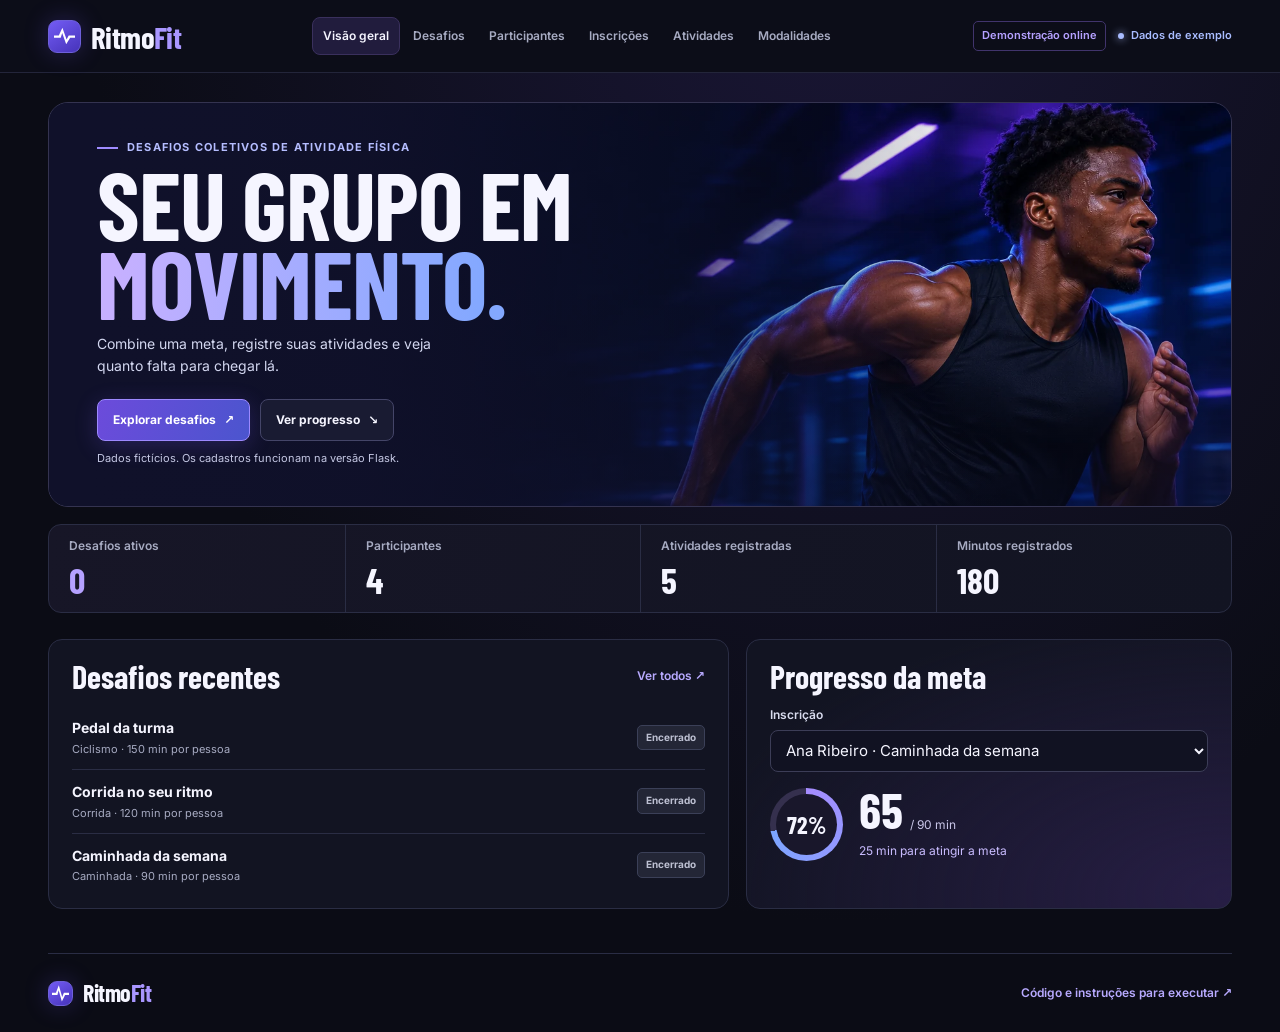
==== docs/index.html @ 41acc1c8 "Integra o site do RitmoFit e prepara o GitHub Pages" ====
<!doctype html>
<html lang="pt-BR">
<head>
  <meta charset="utf-8">
  <meta name="viewport" content="width=device-width, initial-scale=1">
  <meta name="description" content="Crie desafios de atividade física em grupo e acompanhe os minutos de cada participante.">
  <meta name="theme-color" content="#0b0c15">
  <title>RitmoFit | Desafios coletivos</title>
  <link rel="stylesheet" href="./static/css/estilo.css">
  <script src="./static/js/ritmofit.js" defer></script>
</head>
<body class="modo-pages">
  <a class="pular" href="#conteudo">Pular para o conteúdo</a>
  <header class="topo">
    <div class="limite topo-interno">
      <a class="marca" href="#inicio" aria-label="RitmoFit, visão geral">
        <span class="marca-simbolo" aria-hidden="true"></span>
        <span>Ritmo<span class="marca-destaque">Fit</span></span>
      </a>
      <nav class="navegacao" aria-label="Navegação principal">
        <a href="#inicio" data-tela="inicio" aria-current="page">Visão geral</a>
        <a href="#desafios" data-tela="desafios">Desafios</a>
        <a href="#participantes" data-tela="participantes">Participantes</a>
        <a href="#inscricoes" data-tela="inscricoes">Inscrições</a>
        <a href="#atividades" data-tela="atividades">Atividades</a>
        <a href="#modalidades" data-tela="modalidades">Modalidades</a>
      </nav>
      <div class="topo-status">

        <span class="demo">Demonstração online</span>

        <span id="conexao" class="conexao" role="status">Conectando</span>
      </div>
    </div>
  </header>

  <main class="limite principal" id="conteudo" tabindex="-1">
    <div id="falha" class="aviso-rede" role="alert" hidden>
      <p id="texto-falha"></p>
      <button class="botao botao-secundario" id="recarregar" type="button">Tentar novamente</button>
    </div>

    <section id="tela-inicio" class="tela" aria-label="Visão geral">
      <section class="capa" aria-labelledby="titulo-capa">
        <img class="capa-foto" src="./static/images/pista-ritmofit.webp" alt="" fetchpriority="high" width="1536" height="1024">
        <div class="capa-conteudo">
          <p class="capa-categoria">Desafios coletivos de atividade física</p>
          <h1 id="titulo-capa" tabindex="-1">Seu grupo em<br><em>movimento.</em></h1>
          <p class="capa-texto">Combine uma meta, registre suas atividades e veja quanto falta para chegar lá.</p>
          <div class="capa-acoes">
            <a class="botao botao-primario" href="#desafios">Explorar desafios <span aria-hidden="true">↗</span></a>

            <a class="botao botao-secundario" href="#progresso">Ver progresso <span aria-hidden="true">↘</span></a>

          </div>

          <p class="capa-demonstracao">Dados fictícios. Os cadastros funcionam na versão Flask.</p>

        </div>
      </section>

      <dl class="metricas" aria-label="Resumo do RitmoFit">
        <div class="metrica"><dt>Desafios ativos</dt><dd id="metrica-desafios">—</dd></div>
        <div class="metrica"><dt>Participantes</dt><dd id="metrica-participantes">—</dd></div>
        <div class="metrica"><dt>Atividades registradas</dt><dd id="metrica-atividades">—</dd></div>
        <div class="metrica"><dt>Minutos registrados</dt><dd id="metrica-minutos">—</dd></div>
      </dl>

      <div class="visao-geral">
        <section class="painel" aria-labelledby="titulo-recentes">
          <div class="painel-cabecalho">
            <h2 id="titulo-recentes">Desafios recentes</h2>
            <a class="atalho" href="#desafios">Ver todos <span aria-hidden="true">↗</span></a>
          </div>
          <ul class="resumo-lista" id="desafios-recentes">
            <li class="lista-vazia">Carregando desafios…</li>
          </ul>
        </section>

        <section class="painel painel-progresso" id="progresso" aria-labelledby="titulo-progresso">
          <div class="painel-cabecalho">
            <h2 id="titulo-progresso">Progresso da meta</h2>
            <button id="registrar-progresso" class="botao botao-compacto" type="button" hidden>+ Atividade</button>
          </div>
          <label class="rotulo" for="selecao-progresso">Inscrição</label>
          <select id="selecao-progresso" aria-describedby="mensagem-progresso" disabled>
            <option value="">Selecione uma inscrição</option>
          </select>
          <div id="medidor" class="progresso-conteudo" hidden>
            <div id="anel-progresso" class="anel" role="progressbar" aria-label="Porcentagem da meta" aria-valuemin="0" aria-valuemax="100" aria-valuenow="0">
              <span id="percentual">0%</span>
            </div>
            <div>
              <p class="progresso-total"><strong id="total-progresso">0</strong><span id="meta-progresso"></span></p>
              <p class="progresso-legenda" id="resumo-progresso"></p>
            </div>
          </div>
          <p id="mensagem-progresso" class="progresso-mensagem" role="status">Carregando inscrições…</p>
        </section>
      </div>
    </section>

    <section id="tela-desafios" class="tela" aria-labelledby="titulo-desafios" hidden>
      <div class="pagina-cabecalho">
        <div>
          <h1 id="titulo-desafios" tabindex="-1">Desafios</h1>
          <p>Defina a modalidade, o período e a meta em minutos de cada desafio.</p>
        </div>
        <button class="botao botao-primario" type="button" data-novo="desafios">+ Novo desafio</button>
      </div>
      <div class="filtros">
        <p id="contagem-desafios" aria-live="polite"></p>
        <div class="campo-filtro">
          <label for="filtro-desafios">Período</label>
          <select id="filtro-desafios">
            <option value="todos">Todos</option>
            <option value="ativo">Em andamento</option>
            <option value="agendado">Agendados</option>
            <option value="encerrado">Encerrados</option>
          </select>
        </div>
      </div>
      <div id="lista-desafios" class="grade-desafios"></div>
    </section>

    <section id="tela-participantes" class="tela" aria-labelledby="titulo-participantes" hidden>
      <div class="pagina-cabecalho">
        <div>
          <h1 id="titulo-participantes" tabindex="-1">Participantes</h1>
          <p>Cadastre as pessoas que vão participar dos desafios.</p>
        </div>
        <button class="botao botao-primario" type="button" data-novo="participantes">+ Novo participante</button>
      </div>
      <div class="tabela-painel">
        <table>
          <caption class="apenas-leitor">Participantes cadastrados</caption>
          <thead><tr><th scope="col">Nome</th><th scope="col">E-mail</th><th scope="col">Inscrições</th><th scope="col">Ações</th></tr></thead>
          <tbody id="lista-participantes"></tbody>
        </table>
      </div>
    </section>

    <section id="tela-inscricoes" class="tela" aria-labelledby="titulo-inscricoes" hidden>
      <div class="pagina-cabecalho">
        <div>
          <h1 id="titulo-inscricoes" tabindex="-1">Inscrições</h1>
          <p>Vincule os participantes aos desafios e consulte o progresso individual.</p>
        </div>
        <button class="botao botao-primario" type="button" data-novo="inscricoes">+ Nova inscrição</button>
      </div>
      <div class="tabela-painel com-progresso">
        <table>
          <caption class="apenas-leitor">Inscrições nos desafios</caption>
          <thead><tr><th scope="col">Participante</th><th scope="col">Desafio</th><th scope="col">Data da inscrição</th><th scope="col">Ações</th></tr></thead>
          <tbody id="lista-inscricoes"></tbody>
        </table>
      </div>
    </section>

    <section id="tela-atividades" class="tela" aria-labelledby="titulo-atividades" hidden>
      <div class="pagina-cabecalho">
        <div>
          <h1 id="titulo-atividades" tabindex="-1">Atividades</h1>
          <p>Registre os minutos de cada atividade durante o período do desafio.</p>
        </div>
        <button class="botao botao-primario" type="button" data-novo="atividades">+ Registrar atividade</button>
      </div>
      <div class="tabela-painel">
        <table>
          <caption class="apenas-leitor">Atividades registradas</caption>
          <thead><tr><th scope="col">Participante</th><th scope="col">Desafio</th><th scope="col">Data</th><th scope="col">Duração</th><th scope="col">Ações</th></tr></thead>
          <tbody id="lista-atividades"></tbody>
        </table>
      </div>
    </section>

    <section id="tela-modalidades" class="tela" aria-labelledby="titulo-modalidades" hidden>
      <div class="pagina-cabecalho">
        <div>
          <h1 id="titulo-modalidades" tabindex="-1">Modalidades</h1>
          <p>Organize os tipos de atividade disponíveis para criar desafios.</p>
        </div>
        <button class="botao botao-primario" type="button" data-novo="modalidades">+ Nova modalidade</button>
      </div>
      <div class="tabela-painel">
        <table>
          <caption class="apenas-leitor">Modalidades cadastradas</caption>
          <thead><tr><th scope="col">Modalidade</th><th scope="col">Desafios vinculados</th><th scope="col">Ações</th></tr></thead>
          <tbody id="lista-modalidades"></tbody>
        </table>
      </div>
    </section>

    <noscript><p class="aviso-rede">Ative o JavaScript no navegador para usar os formulários e consultar os dados.</p></noscript>
  </main>

  <footer class="rodape limite">
    <a class="marca marca-rodape" href="#inicio"><span class="marca-simbolo" aria-hidden="true"></span><span>Ritmo<span class="marca-destaque">Fit</span></span></a>

    <a class="atalho" href="https://github.com/VictorHugodoCarmo/Projeto-RitmoFit#executar">Código e instruções para executar <span aria-hidden="true">↗</span></a>

  </footer>

  <dialog id="dialogo" class="janela" aria-labelledby="titulo-dialogo" aria-describedby="apoio-dialogo">
    <div class="janela-cabecalho">
      <div>
        <h2 id="titulo-dialogo"></h2>
        <p id="apoio-dialogo"></p>
      </div>
      <button class="fechar" type="button" data-fechar aria-label="Fechar">×</button>
    </div>
    <p id="erro-dialogo" class="mensagem-erro" role="alert" hidden></p>
    <div id="campos-dialogo"></div>
    <div class="janela-acoes">
      <button type="button" class="botao botao-secundario" data-fechar>Cancelar</button>
      <button type="submit" form="formulario-registro" id="salvar" class="botao botao-primario">Salvar</button>
    </div>
  </dialog>

  <template id="campos-participantes">
    <label for="participante-nome">Nome</label>
    <input id="participante-nome" name="nome" type="text" placeholder="Ex. Ana Ribeiro" autocomplete="name" required maxlength="100">
    <label for="participante-email">E-mail</label>
    <input id="participante-email" name="email" type="email" placeholder="nome@exemplo.com" autocomplete="email" required maxlength="100">
  </template>

  <template id="campos-modalidades">
    <label for="modalidade-nome">Nome da modalidade</label>
    <input id="modalidade-nome" name="nome" type="text" placeholder="Ex. Caminhada" required maxlength="50">
  </template>

  <template id="campos-desafios">
    <label for="desafio-titulo">Título</label>
    <input id="desafio-titulo" name="titulo" type="text" placeholder="Ex. Caminhada da semana" required maxlength="100">
    <label for="desafio-modalidade">Modalidade</label>
    <select id="desafio-modalidade" name="id_modalidade" required></select>
    <div class="campos-linha">
      <div><label for="desafio-inicio">Data de início</label><input id="desafio-inicio" name="data_inicio" type="date" required></div>
      <div><label for="desafio-fim">Data de fim</label><input id="desafio-fim" name="data_fim" type="date" required></div>
    </div>
    <label for="desafio-meta">Meta individual em minutos</label>
    <input id="desafio-meta" name="meta_minutos" type="number" min="1" step="1" placeholder="90" required>
  </template>

  <template id="campos-inscricoes">
    <label for="inscricao-participante">Participante</label>
    <select id="inscricao-participante" name="id_participante" required></select>
    <label for="inscricao-desafio">Desafio</label>
    <select id="inscricao-desafio" name="id_desafio" required></select>
    <label for="inscricao-data">Data da inscrição</label>
    <input id="inscricao-data" name="data_inscricao" type="date" required>
  </template>

  <template id="campos-atividades">
    <label for="atividade-inscricao">Inscrição</label>
    <select id="atividade-inscricao" name="id_inscricao" required aria-describedby="periodo-atividade"></select>
    <p id="periodo-atividade" class="ajuda-campo"></p>
    <div class="campos-linha">
      <div><label for="atividade-data">Data da atividade</label><input id="atividade-data" name="data_atividade" type="date" required></div>
      <div><label for="atividade-duracao">Duração em minutos</label><input id="atividade-duracao" name="duracao_minutos" type="number" min="1" step="1" placeholder="30" required></div>
    </div>
  </template>

  <div id="notificacao" class="notificacao" hidden>
    <p id="texto-notificacao" role="status"></p>
    <button type="button" class="fechar" id="fechar-notificacao" aria-label="Dispensar mensagem">×</button>
  </div>
</body>
</html>
---- docs/static/css/estilo.css ----
@font-face {
  font-family: Inter;
  src: url("../fonts/inter-variavel.woff2") format("woff2");
  font-weight: 400 700;
  font-display: swap;
}

@font-face {
  font-family: "Barlow Condensed";
  src: url("../fonts/barlow-condensed-700.woff2") format("woff2");
  font-weight: 700;
  font-display: swap;
}

:root {
  color-scheme: dark;
  --fundo: #0b0c15;
  --painel: #121422;
  --superficie: #17192b;
  --linha: #2a2d44;
  --texto: #f5f5ff;
  --suave: #a7abc2;
  --violeta: #b5a1ff;
  --azul: #a9bcff;
  --erro: #ffb3c1;
  --titulo: "Barlow Condensed", "Arial Narrow", sans-serif;
}

*, *::before, *::after { box-sizing: border-box; }
[hidden] { display: none !important; }

body {
  margin: 0;
  min-height: 100vh;
  background: radial-gradient(ellipse at 66% -16%, #1b1738, transparent 48rem), var(--fundo);
  color: var(--texto);
  font: 400 15px/1.55 Inter, system-ui, sans-serif;
}

h1, h2, h3, p, dl, dd { margin: 0; }
a { color: inherit; text-decoration: none; }
button, select, input { font: inherit; }
button, select { cursor: pointer; }
button:disabled, select:disabled { cursor: not-allowed; opacity: .62; }
button:focus-visible, a:focus-visible, input:focus-visible, select:focus-visible, [tabindex="-1"]:focus-visible {
  outline: 2px solid #a5b7ff;
  outline-offset: 4px;
}

.limite {
  width: min(1320px, calc(100% - 96px));
  margin-inline: auto;
}

.pular, .apenas-leitor {
  position: absolute;
  width: 1px;
  height: 1px;
  overflow: hidden;
  clip-path: inset(50%);
}

.pular:focus {
  z-index: 10;
  inset: 12px auto auto 12px;
  width: auto;
  height: auto;
  padding: 10px 16px;
  background: var(--superficie);
  clip-path: none;
}

.topo {
  background: #0c0d18;
  border-bottom: 1px solid #23253a;
}

.topo-interno {
  min-height: 72px;
  display: grid;
  grid-template-columns: auto minmax(0, 1fr) auto;
  gap: 24px;
  align-items: center;
}

.marca {
  display: inline-flex;
  align-items: center;
  gap: 10px;
  width: max-content;
  font-family: var(--titulo);
  font-size: 31px;
  font-weight: 700;
  line-height: 1;
  letter-spacing: -.02em;
}

.marca-destaque { color: #a996ff; }

.marca-simbolo {
  display: grid;
  place-items: center;
  width: 33px;
  height: 33px;
  border: 1px solid #6e60db;
  border-radius: 9px;
  background: linear-gradient(145deg, #735cf4, #4633ba);
  box-shadow: 0 0 23px #6950eb46;
}

.marca-simbolo::before {
  content: "";
  width: 21px;
  height: 17px;
  background: white;
  clip-path: polygon(0 47%, 23% 47%, 40% 2%, 60% 71%, 70% 47%, 100% 47%, 100% 60%, 77% 60%, 58% 98%, 39% 32%, 32% 60%, 0 60%);
}

.navegacao {
  display: flex;
  justify-content: center;
  gap: 2px;
  min-width: 0;
}

.navegacao a {
  padding: 9px 10px;
  border: 1px solid transparent;
  border-radius: 8px;
  color: var(--suave);
  font-size: 12px;
  font-weight: 600;
  white-space: nowrap;
}

.navegacao a:hover, .navegacao a[aria-current="page"] {
  color: var(--texto);
  background: #211c3d;
  border-color: #3a305d;
}

.topo-status { display: flex; align-items: center; gap: 12px; }
.conexao, .demo {
  display: inline-flex;
  align-items: center;
  gap: 7px;
  color: var(--azul);
  font-size: 11px;
  font-weight: 600;
  white-space: nowrap;
}

.conexao::before {
  content: "";
  width: 6px;
  height: 6px;
  border-radius: 50%;
  background: currentColor;
  box-shadow: 0 0 8px currentColor;
}

.conexao.offline { color: var(--erro); }
.demo { padding: 5px 8px; border: 1px solid #41346c; border-radius: 5px; color: var(--violeta); }
.principal { padding-block: 29px 44px; min-height: calc(100vh - 152px); }

.capa {
  isolation: isolate;
  position: relative;
  display: flex;
  align-items: center;
  overflow: hidden;
  min-height: 373px;
  border: 1px solid #343350;
  border-radius: 20px;
  background: #0b102b;
}

.capa-foto {
  position: absolute;
  inset: 0 0 0 auto;
  z-index: -2;
  width: 83%;
  height: 100%;
  object-fit: cover;
  object-position: 70% 9%;
}

.capa::after {
  content: "";
  position: absolute;
  z-index: -1;
  inset: 0;
  background: linear-gradient(90deg, #10112a 3%, #10112aeb 27%, #10112a66 57%, transparent 81%),
    linear-gradient(0deg, #090c1f8c, transparent 56%);
}

.capa-conteudo { padding: 36px 48px 39px; width: min(100%, 660px); }
.capa-categoria {
  display: flex;
  align-items: center;
  gap: 9px;
  color: #b5bdff;
  font-size: 11px;
  font-weight: 700;
  letter-spacing: .11em;
  text-transform: uppercase;
}

.capa-categoria::before { content: ""; width: 21px; height: 2px; background: #9f8cff; }
.capa h1 {
  margin: 8px 0 12px;
  font: 700 clamp(4rem, 7.5vw, 6.75rem)/.82 var(--titulo);
  letter-spacing: -.012em;
  text-transform: uppercase;
}

.capa h1 em {
  background: linear-gradient(95deg, #c6b0ff 5%, #83a8ff 94%);
  background-clip: text;
  color: transparent;
  font-style: normal;
}

.capa-texto { max-width: 360px; color: #d3d7f0; font-size: 14px; }
.capa-demonstracao { margin-top: 9px; color: #c5c8e4; font-size: 11px; }
.modo-pages [data-novo], .modo-pages .tabela-painel:not(.com-progresso) th:last-child { display: none; }
.capa-acoes, .acoes-registro { display: flex; flex-wrap: wrap; gap: 8px; }
.capa-acoes { margin-top: 22px; gap: 10px; }

.botao {
  display: inline-flex;
  justify-content: center;
  align-items: center;
  gap: 8px;
  min-height: 42px;
  padding: 9px 15px;
  border: 1px solid var(--linha);
  border-radius: 8px;
  background: var(--superficie);
  color: var(--texto);
  font-size: 12px;
  font-weight: 700;
  text-align: center;
  transition: background .15s, border-color .15s, box-shadow .15s;
}

.botao-primario {
  background: linear-gradient(110deg, #6c4bdb, #4b55ce);
  border-color: #9d89ff;
  color: white;
  box-shadow: 0 5px 22px #7458ed3b;
}

.botao-primario:hover { background: linear-gradient(110deg, #7955ed, #565edb); box-shadow: 0 5px 25px #7458ed66; }
.botao-secundario { background: #191b32; border-color: #444568; }
.botao-secundario:hover, .botao-compacto:hover { background: #272442; border-color: #6d5aa5; }
.botao-compacto { min-height: 36px; padding: 6px 10px; font-size: 12px; }
.botao-excluir { color: var(--erro); }
.botao-perigo { background: #742b49; border-color: #d7779d; color: white; }
.botao-perigo:hover { background: #8e3859; }

.metricas {
  display: grid;
  grid-template-columns: repeat(4, minmax(0, 1fr));
  margin: 17px 0 26px;
  border: 1px solid var(--linha);
  border-radius: 13px;
  background: linear-gradient(105deg, #171627, #121422);
}

.metrica { padding: 12px 20px 15px; }
.metrica + .metrica { border-left: 1px solid var(--linha); }
.metrica dt { color: var(--suave); font-size: 12px; font-weight: 600; }
.metrica dd { color: var(--texto); font: 700 36px/.98 var(--titulo); margin-top: 6px; }
.metrica:first-child dd { color: var(--violeta); }

.visao-geral { display: grid; grid-template-columns: minmax(0, 1.4fr) minmax(0, 1fr); gap: 17px; }
.painel, .tabela-painel, .cartao-desafio {
  min-width: 0;
  border: 1px solid var(--linha);
  border-radius: 14px;
  background: var(--painel);
}

.painel { padding: 21px 23px 23px; }
.painel-progresso { background: radial-gradient(ellipse at 100% 95%, #271e45, transparent 80%), var(--painel); }
.painel-cabecalho, .pagina-cabecalho, .filtros {
  display: flex;
  align-items: center;
  justify-content: space-between;
  gap: 12px;
}

.painel h2 { font: 700 32px/.98 var(--titulo); }
.atalho { color: #b8aaff; font-size: 12px; font-weight: 600; white-space: nowrap; }
.atalho:hover { text-decoration: underline; }
.resumo-lista { margin: 14px 0 0; padding: 0; list-style: none; }
.resumo-item {
  display: flex;
  align-items: center;
  justify-content: space-between;
  gap: 10px;
  padding-block: 11px;
  border-bottom: 1px solid var(--linha);
}

.resumo-item:last-child { border-bottom: 0; padding-bottom: 0; }
.resumo-item strong { display: block; font-size: 14px; overflow-wrap: anywhere; }
.resumo-item small { display: block; margin-top: 2px; color: var(--suave); font-size: 11px; }
.selo {
  flex: 0 0 auto;
  padding: 4px 8px;
  border: 1px solid #44346b;
  border-radius: 5px;
  background: #241d3c;
  color: #c6b4ff;
  font-size: 10px;
  font-weight: 700;
}
.selo.agendado { color: #b5c9ff; background: #1c2847; border-color: #354a76; }
.selo.encerrado { color: #bdc0d2; background: #232636; border-color: #3b4058; }
.lista-vazia, .progresso-mensagem { color: var(--suave); font-size: 13px; }
.lista-vazia { padding-block: 12px; }

label { color: #d9dcef; font-size: 12px; font-weight: 600; }
.rotulo { display: block; margin: 14px 0 5px; }
select, input {
  width: 100%;
  min-height: 42px;
  min-width: 0;
  padding: 8px 11px;
  color: var(--texto);
  background: #111222;
  border: 1px solid #3c3d57;
  border-radius: 8px;
}

select { padding-right: 22px; }
input::placeholder { color: #8589a4; }
.progresso-conteudo { display: flex; align-items: center; gap: 16px; margin-top: 16px; }
.anel {
  --percentual: 0%;
  position: relative;
  display: grid;
  place-items: center;
  flex: 0 0 73px;
  width: 73px;
  height: 73px;
  border-radius: 50%;
  background: conic-gradient(#a68cff, #7ca6ff var(--percentual), #35304e var(--percentual));
}
.anel::before { content: ""; position: absolute; inset: 6px; border-radius: 50%; background: #19172b; }
.anel span { z-index: 1; font: 700 24px var(--titulo); }
.progresso-total { display: flex; flex-wrap: wrap; align-items: baseline; gap: 7px; }
.progresso-total strong { font: 700 50px/.85 var(--titulo); color: var(--texto); }
.progresso-total span { font-size: 12px; color: #c9c6e8; }
.progresso-legenda { margin-top: 7px; font-size: 12px; color: #c9bcff; }
.progresso-mensagem { margin-top: 10px; }

.pagina-cabecalho {
  align-items: flex-end;
  padding: 14px 0 23px;
  border-bottom: 1px solid var(--linha);
  margin-bottom: 20px;
}
.pagina-cabecalho h1 { font: 700 clamp(3.2rem, 8vw, 5.25rem)/.96 var(--titulo); text-transform: uppercase; }
.pagina-cabecalho p { margin-top: 8px; color: var(--suave); }
.pagina-cabecalho > button { flex: 0 0 auto; }
.filtros { margin-bottom: 16px; }
.filtros > p { color: var(--suave); font-size: 13px; }
.campo-filtro { display: flex; align-items: center; gap: 8px; }
.campo-filtro select { min-width: 155px; }
.grade-desafios { display: grid; grid-template-columns: repeat(3, minmax(0, 1fr)); gap: 15px; }
.cartao-desafio { position: relative; padding: 17px; background: linear-gradient(145deg, #1d1930, var(--painel) 63%); }
.cartao-topo { display: flex; justify-content: space-between; align-items: center; gap: 8px; color: var(--azul); font-size: 12px; overflow-wrap: anywhere; }
.cartao-desafio h2 { margin-top: 13px; font: 700 34px/.99 var(--titulo); overflow-wrap: anywhere; }
.cartao-periodo { color: var(--suave); font-size: 12px; margin-top: 8px; }
.cartao-meta { color: var(--violeta); font: 700 38px/.95 var(--titulo); margin-top: 18px; }
.cartao-meta small { font: 500 11px/1.5 Inter, sans-serif; color: var(--suave); }
.cartao-desafio .acoes-registro { margin-top: 15px; padding-top: 12px; border-top: 1px solid var(--linha); }
.estado-vazio {
  grid-column: 1 / -1;
  margin: 0;
  padding: 24px;
  border: 1px dashed #424361;
  border-radius: 12px;
  color: var(--suave);
  background: #121423;
}

.tabela-painel { overflow: auto; }
table { width: 100%; border-collapse: collapse; text-align: left; }
th, td { padding: 15px 17px; vertical-align: middle; overflow-wrap: anywhere; }
th { color: #bdc0d7; font-size: 12px; font-weight: 600; background: #191b2e; }
td { border-top: 1px solid var(--linha); color: #e0e2f2; font-size: 13px; }
td:first-child { font-weight: 600; }
td:last-child { min-width: 169px; }
tbody tr:hover { background: #17192a; }
.linha-vazia td { font-weight: 400; color: var(--suave); }

.rodape {
  min-height: 79px;
  border-top: 1px solid var(--linha);
  display: flex;
  justify-content: space-between;
  align-items: center;
  gap: 12px;
  color: var(--suave);
  font-size: 11px;
}
.marca-rodape { font-size: 24px; color: var(--texto); }
.marca-rodape .marca-simbolo { width: 25px; height: 25px; }
.marca-rodape .marca-simbolo::before { width: 17px; }

.janela {
  width: min(520px, calc(100% - 28px));
  max-height: calc(100dvh - 30px);
  overflow: auto;
  padding: 23px;
  border: 1px solid #494469;
  border-radius: 16px;
  background: linear-gradient(155deg, #231e38, #141524 47%);
  color: var(--texto);
  box-shadow: 0 22px 80px #03030abe;
}
.janela::backdrop { background: #050610cc; backdrop-filter: blur(4px); }
.janela-cabecalho { display: flex; justify-content: space-between; align-items: flex-start; gap: 12px; margin-bottom: 15px; }
.janela-cabecalho h2 { font: 700 37px/.98 var(--titulo); }
.janela-cabecalho p { margin-top: 7px; color: var(--suave); font-size: 13px; }
.fechar {
  display: grid;
  place-items: center;
  flex: 0 0 34px;
  width: 34px;
  height: 34px;
  border: 1px solid transparent;
  border-radius: 8px;
  background: transparent;
  color: var(--suave);
  font-size: 23px;
  line-height: 1;
}
.fechar:hover { border-color: var(--linha); background: var(--superficie); color: white; }
.formulario { display: grid; gap: 7px; }
.formulario > label:not(:first-child) { margin-top: 5px; }
.campos-linha { display: grid; grid-template-columns: 1fr 1fr; gap: 10px; margin-top: 5px; }
.campos-linha > div { display: grid; gap: 6px; min-width: 0; }
.ajuda-campo { min-height: 17px; color: var(--suave); font-size: 11px; }
.janela-acoes { display: flex; justify-content: flex-end; gap: 8px; margin-top: 18px; padding-top: 14px; border-top: 1px solid var(--linha); }
.mensagem-erro {
  padding: 9px 12px;
  margin-bottom: 12px;
  border: 1px solid #823d5a;
  border-radius: 8px;
  color: var(--erro);
  background: #361a2d;
  font-size: 13px;
}
.aviso-rede {
  display: flex;
  flex-wrap: wrap;
  align-items: center;
  justify-content: space-between;
  gap: 12px;
  padding: 13px;
  margin-bottom: 14px;
  border: 1px solid #743650;
  border-radius: 10px;
  color: var(--erro);
  background: #321c2b;
}
.notificacao {
  position: fixed;
  z-index: 3;
  bottom: 20px;
  right: 20px;
  display: flex;
  align-items: center;
  gap: 10px;
  max-width: min(410px, calc(100% - 40px));
  padding: 9px 10px 9px 14px;
  border: 1px solid #5d4e97;
  border-radius: 10px;
  background: #242044;
  box-shadow: 0 10px 30px #05051099;
  color: #eee8ff;
  font-size: 13px;
}

@media (max-width: 1040px) {
  .limite { width: calc(100% - 58px); }
  .topo-interno { gap: 13px; }
  .navegacao a { padding-inline: 7px; }
  .topo-status { gap: 7px; }
}

@media (max-width: 870px) {
  .topo-interno { grid-template-columns: 1fr auto; row-gap: 0; }
  .topo-interno > .marca, .topo-status { margin-block: 13px; }
  .navegacao { grid-column: 1 / -1; grid-row: 2; justify-content: flex-start; overflow-x: auto; padding-bottom: 8px; }
  .grade-desafios { grid-template-columns: repeat(2, minmax(0, 1fr)); }
}

@media (max-width: 660px) {
  .limite { width: calc(100% - 30px); }
  .navegacao { display: grid; grid-template-columns: repeat(3, minmax(0, 1fr)); gap: 4px; overflow: visible; }
  .navegacao a { padding: 7px 2px; font-size: 11px; text-align: center; }
  .principal { padding-top: 14px; }
  .capa { min-height: 410px; align-items: flex-end; }
  .capa-foto { width: 100%; object-position: 75% 24%; }
  .capa::after { background: linear-gradient(0deg, #101127 2%, #101127ee 23%, #1011278c 56%, #10112715 90%), linear-gradient(90deg, #101127ae, transparent 80%); }
  .capa-conteudo { padding: 22px 18px; }
  .capa h1 { font-size: clamp(3.7rem, 12vw, 5rem); }
  .capa-categoria { font-size: 9px; letter-spacing: .08em; }
  .capa-acoes { margin-top: 15px; }
  .capa-acoes .botao { padding-inline: 10px; }
  .metricas { grid-template-columns: repeat(2, minmax(0, 1fr)); margin-bottom: 15px; }
  .metrica { padding-inline: 12px; }
  .metrica:nth-child(3) { border-left: 0; }
  .metrica:nth-child(n + 3) { border-top: 1px solid var(--linha); }
  .visao-geral, .grade-desafios { grid-template-columns: 1fr; gap: 12px; }
  .painel { padding-inline: 16px; }
  .pagina-cabecalho { align-items: flex-start; flex-direction: column; }
  .tabela-painel table, .tabela-painel tbody { display: block; }
  .tabela-painel thead { position: absolute; width: 1px; height: 1px; overflow: hidden; clip-path: inset(50%); }
  .tabela-painel tr { display: block; padding: 13px 15px; }
  .tabela-painel tr + tr { border-top: 1px solid var(--linha); }
  .tabela-painel td { display: block; padding: 3px 0; border: 0; }
  .tabela-painel td:first-child { margin-bottom: 2px; font-size: 15px; }
  .tabela-painel td:last-child { padding-top: 8px; }
  .tabela-painel td[data-rotulo]:not(:first-child) { display: grid; grid-template-columns: minmax(76px, 37%) 1fr; gap: 8px; }
  .tabela-painel td[data-rotulo]:not(:first-child)::before { content: attr(data-rotulo); color: var(--suave); font-size: 11px; }
  .rodape { flex-wrap: wrap; padding-block: 15px; }
}

@media (max-width: 390px) {
  .campos-linha { grid-template-columns: 1fr; }
  .topo-interno { column-gap: 8px; }
  .topo-interno .marca { font-size: 28px; gap: 7px; }
  .topo-interno .marca-simbolo { width: 29px; height: 29px; }
  .topo-status { gap: 5px; }
  .topo-status > span { font-size: 10px; }
  .demo { padding-inline: 5px; }
}

@media (prefers-reduced-motion: reduce) {
  *, *::before, *::after { transition: none !important; }
}
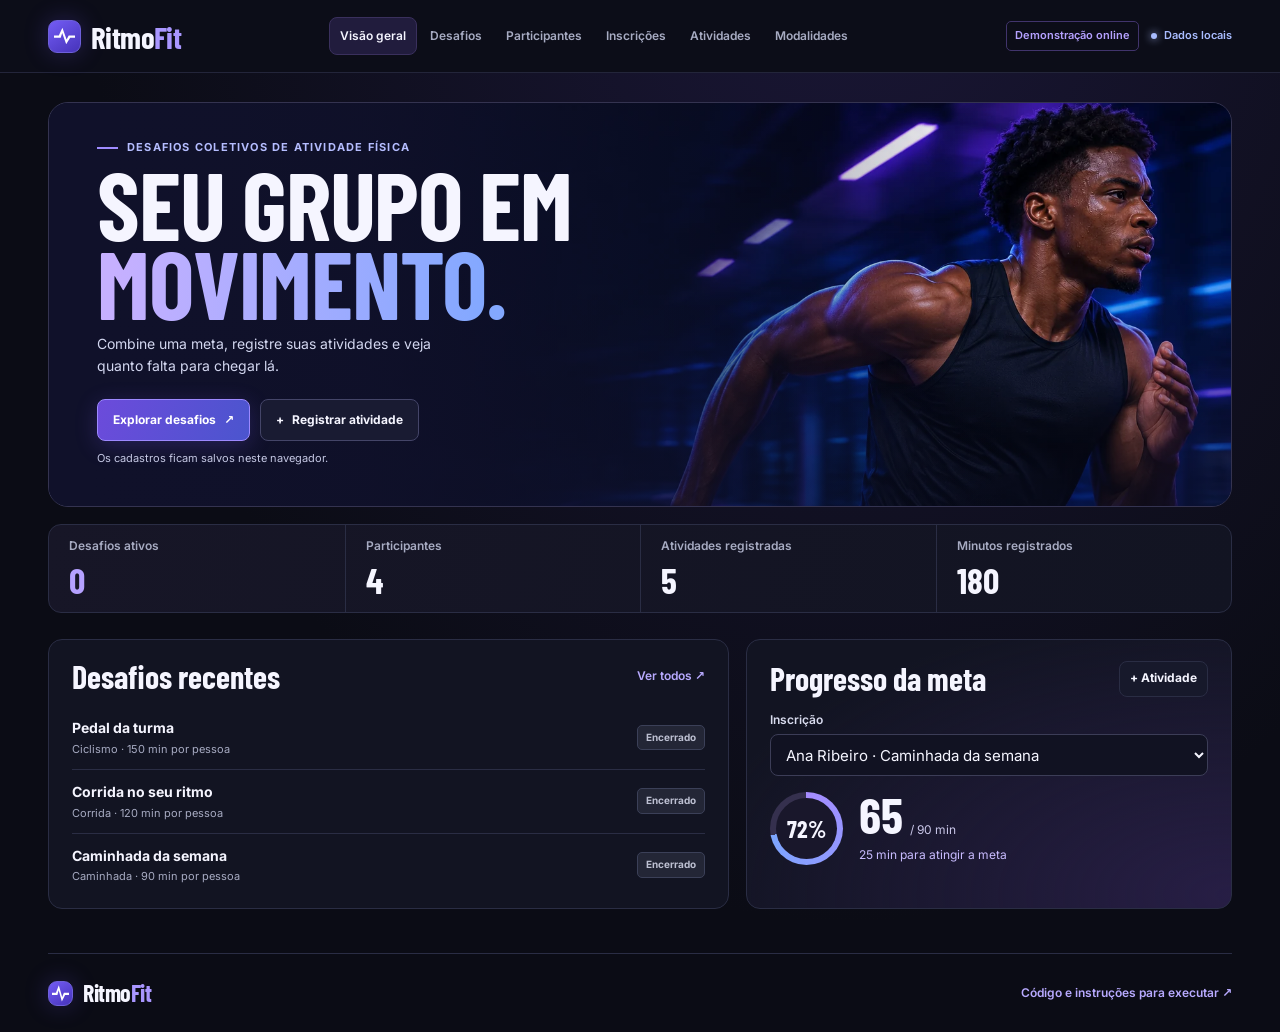
==== commit d1467389: "Reativa cadastros e progresso interativo no GitHub Pages" ====
--- a/docs/index.html
+++ b/docs/index.html
@@ -6,8 +6,11 @@
   <meta name="description" content="Crie desafios de atividade física em grupo e acompanhe os minutos de cada participante.">
   <meta name="theme-color" content="#0b0c15">
   <title>RitmoFit | Desafios coletivos</title>
-  <link rel="stylesheet" href="./static/css/estilo.css">
-  <script src="./static/js/ritmofit.js" defer></script>
+  <link rel="stylesheet" href="./static/css/estilo.css?v=db937c5cee65">
+
+  <script src="./static/js/pages.js?v=b2388e2e23c5" defer></script>
+
+  <script src="./static/js/ritmofit.js?v=a4e9eaf79529" defer></script>
 </head>
 <body class="modo-pages">
   <a class="pular" href="#conteudo">Pular para o conteúdo</a>
@@ -42,19 +45,17 @@
 
     <section id="tela-inicio" class="tela" aria-label="Visão geral">
       <section class="capa" aria-labelledby="titulo-capa">
-        <img class="capa-foto" src="./static/images/pista-ritmofit.webp" alt="" fetchpriority="high" width="1536" height="1024">
+        <img class="capa-foto" src="./static/images/pista-ritmofit.webp?v=980906ae7072" alt="" fetchpriority="high" width="1536" height="1024">
         <div class="capa-conteudo">
           <p class="capa-categoria">Desafios coletivos de atividade física</p>
           <h1 id="titulo-capa" tabindex="-1">Seu grupo em<br><em>movimento.</em></h1>
           <p class="capa-texto">Combine uma meta, registre suas atividades e veja quanto falta para chegar lá.</p>
           <div class="capa-acoes">
             <a class="botao botao-primario" href="#desafios">Explorar desafios <span aria-hidden="true">↗</span></a>
-
-            <a class="botao botao-secundario" href="#progresso">Ver progresso <span aria-hidden="true">↘</span></a>
-
-          </div>
-
-          <p class="capa-demonstracao">Dados fictícios. Os cadastros funcionam na versão Flask.</p>
+            <button class="botao botao-secundario" type="button" data-novo="atividades"><span aria-hidden="true">+</span> Registrar atividade</button>
+          </div>
+
+          <p class="capa-demonstracao">Os cadastros ficam salvos neste navegador.</p>
 
         </div>
       </section>
@@ -148,7 +149,7 @@
         </div>
         <button class="botao botao-primario" type="button" data-novo="inscricoes">+ Nova inscrição</button>
       </div>
-      <div class="tabela-painel com-progresso">
+      <div class="tabela-painel">
         <table>
           <caption class="apenas-leitor">Inscrições nos desafios</caption>
           <thead><tr><th scope="col">Participante</th><th scope="col">Desafio</th><th scope="col">Data da inscrição</th><th scope="col">Ações</th></tr></thead>
--- a/docs/static/css/estilo.css
+++ b/docs/static/css/estilo.css
@@ -223,7 +223,6 @@
 
 .capa-texto { max-width: 360px; color: #d3d7f0; font-size: 14px; }
 .capa-demonstracao { margin-top: 9px; color: #c5c8e4; font-size: 11px; }
-.modo-pages [data-novo], .modo-pages .tabela-painel:not(.com-progresso) th:last-child { display: none; }
 .capa-acoes, .acoes-registro { display: flex; flex-wrap: wrap; gap: 8px; }
 .capa-acoes { margin-top: 22px; gap: 10px; }
 
